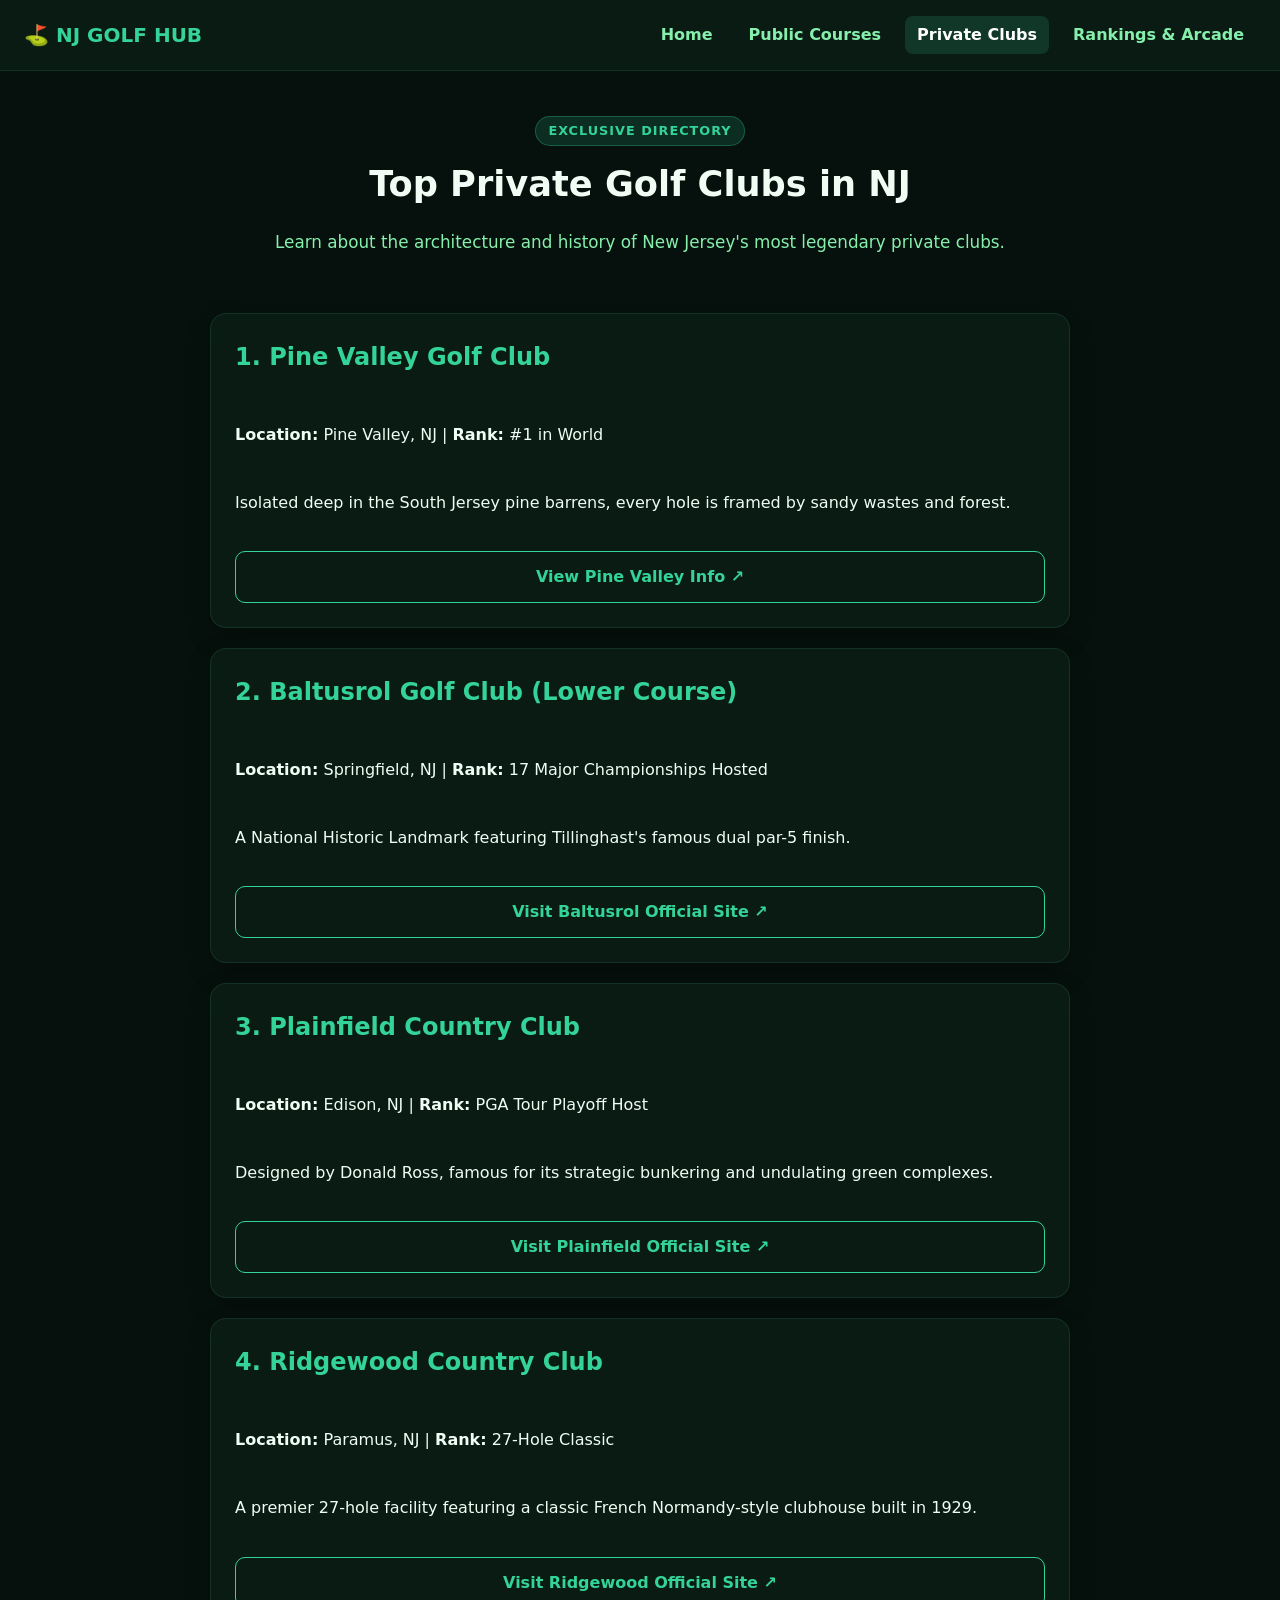
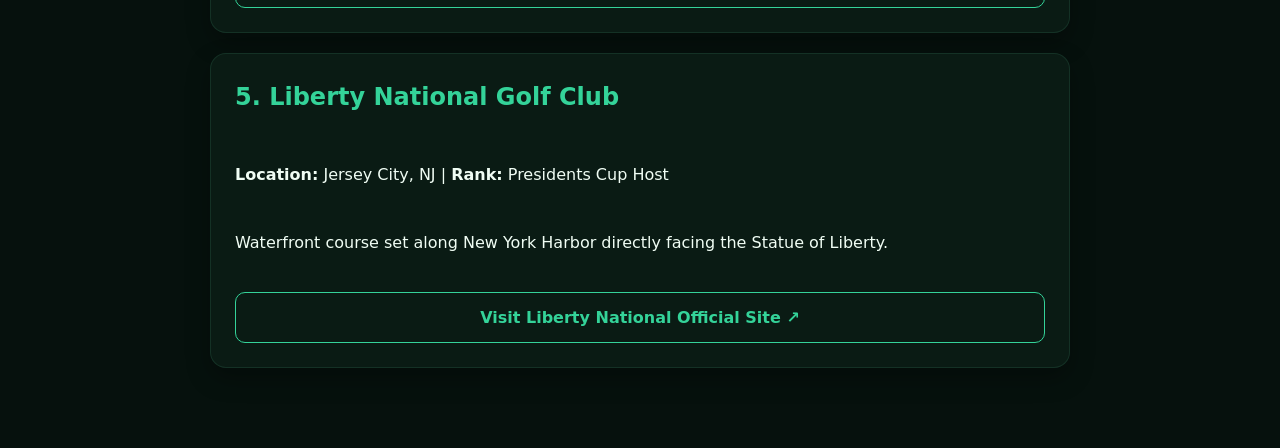
==== private-courses.html @ 1887e72c "Create private-courses.html" ====
<!DOCTYPE html>
<html lang="en">
<head>
  <meta charset="UTF-8">
  <meta name="viewport" content="width=device-width, initial-scale=1.0">
  <title>NJ Golf Hub | Private Clubs</title>
  <link rel="stylesheet" href="styles.css">
</head>
<body>

  <nav class="navbar">
    <div class="nav-logo">⛳ NJ GOLF HUB</div>
    <div class="nav-links">
      <a href="index.html">Home</a>
      <a href="public-courses.html">Public Courses</a>
      <a href="private-courses.html" class="active">Private Clubs</a>
      <a href="rankings.html">Rankings & Arcade</a>
    </div>
  </nav>

  <main class="container">
    <header class="hero">
      <div class="hero-badge">EXCLUSIVE DIRECTORY</div>
      <h1>Top Private Golf Clubs in NJ</h1>
      <p>Learn about the architecture and history of New Jersey's most legendary private clubs.</p>
    </header>

    <!-- Club 1 -->
    <div class="card course-card">
      <h2>1. Pine Valley Golf Club</h2>
      <p><strong>Location:</strong> Pine Valley, NJ | <strong>Rank:</strong> #1 in World</p>
      <p>Isolated deep in the South Jersey pine barrens, every hole is framed by sandy wastes and forest.</p>
      <a href="https://www.top100golfcourses.com/golf-course/pine-valley" target="_blank" rel="noopener noreferrer" class="action-btn outline-btn">View Pine Valley Info ↗</a>
    </div>

    <!-- Club 2 -->
    <div class="card course-card">
      <h2>2. Baltusrol Golf Club (Lower Course)</h2>
      <p><strong>Location:</strong> Springfield, NJ | <strong>Rank:</strong> 17 Major Championships Hosted</p>
      <p>A National Historic Landmark featuring Tillinghast's famous dual par-5 finish.</p>
      <a href="https://www.baltusrol.org/" target="_blank" rel="noopener noreferrer" class="action-btn outline-btn">Visit Baltusrol Official Site ↗</a>
    </div>

    <!-- Club 3 -->
    <div class="card course-card">
      <h2>3. Plainfield Country Club</h2>
      <p><strong>Location:</strong> Edison, NJ | <strong>Rank:</strong> PGA Tour Playoff Host</p>
      <p>Designed by Donald Ross, famous for its strategic bunkering and undulating green complexes.</p>
      <a href="https://www.plainfieldcc.com/" target="_blank" rel="noopener noreferrer" class="action-btn outline-btn">Visit Plainfield Official Site ↗</a>
    </div>

    <!-- Club 4 -->
    <div class="card course-card">
      <h2>4. Ridgewood Country Club</h2>
      <p><strong>Location:</strong> Paramus, NJ | <strong>Rank:</strong> 27-Hole Classic</p>
      <p>A premier 27-hole facility featuring a classic French Normandy-style clubhouse built in 1929.</p>
      <a href="https://www.ridgewoodcc.org/" target="_blank" rel="noopener noreferrer" class="action-btn outline-btn">Visit Ridgewood Official Site ↗</a>
    </div>

    <!-- Club 5 -->
    <div class="card course-card">
      <h2>5. Liberty National Golf Club</h2>
      <p><strong>Location:</strong> Jersey City, NJ | <strong>Rank:</strong> Presidents Cup Host</p>
      <p>Waterfront course set along New York Harbor directly facing the Statue of Liberty.</p>
      <a href="https://www.libertynationalgc.com/" target="_blank" rel="noopener noreferrer" class="action-btn outline-btn">Visit Liberty National Official Site ↗</a>
    </div>
  </main>

  <script src="script.js"></script>
</body>
</html>
---- styles.css ----
/* =========================================
   NJ GOLF HUB - CLEAN EMERALD THEME
   ========================================= */

:root {
  --bg-dark: #06110d;
  --bg-card: rgba(12, 29, 22, 0.9);
  --border-color: rgba(22, 51, 39, 0.9);
  --accent-neon: #34d399;
  --accent-green: #10b981;
  --text-main: #f0fdf4;
  --text-muted: #86efac;
  --font-family: 'Inter', system-ui, -apple-system, sans-serif;
}

* {
  box-sizing: border-box;
}

body {
  background-color: var(--bg-dark);
  color: var(--text-main);
  font-family: var(--font-family);
  margin: 0;
  padding-bottom: 80px;
  line-height: 1.6;
}

/* Navigation */
.navbar {
  background: var(--bg-card);
  backdrop-filter: blur(10px);
  border-bottom: 1px solid var(--border-color);
  padding: 16px 24px;
  display: flex;
  justify-content: space-between;
  align-items: center;
  position: sticky;
  top: 0;
  z-index: 100;
}

.nav-logo {
  font-size: 1.25rem;
  font-weight: 900;
  color: var(--accent-neon);
}

.nav-links {
  list-style: none;
  display: flex;
  gap: 12px;
  margin: 0;
  padding: 0;
}

.nav-links a {
  color: var(--text-muted);
  text-decoration: none;
  font-weight: 600;
  padding: 6px 12px;
  border-radius: 8px;
  transition: all 0.2s;
}

.nav-links a:hover,
.nav-links a.active {
  color: #ffffff;
  background: rgba(52, 211, 153, 0.15);
}

/* Layout */
.container {
  max-width: 900px;
  margin: 25px auto 0;
  padding: 0 20px;
}

.hero {
  text-align: center;
  padding: 20px 0;
}

.hero-badge {
  display: inline-block;
  background: rgba(52, 211, 153, 0.15);
  color: var(--accent-neon);
  font-size: 0.8rem;
  font-weight: 700;
  letter-spacing: 1px;
  padding: 4px 12px;
  border-radius: 20px;
  border: 1px solid rgba(52, 211, 153, 0.3);
  margin-bottom: 10px;
}

h1 { font-size: 2.2rem; margin: 0 0 10px 0; }
.hero p { color: var(--text-muted); font-size: 1.05rem; }

/* Cards & Course List */
.card {
  background: var(--bg-card);
  border: 1px solid var(--border-color);
  border-radius: 16px;
  padding: 24px;
  margin-top: 20px;
  box-shadow: 0 10px 25px rgba(0,0,0,0.3);
}

.course-card {
  display: flex;
  flex-direction: column;
  gap: 10px;
}

h2 { color: var(--accent-neon); margin-top: 0; }

/* Course Header SVG Art (100% Reliable Graphics) */
.course-banner {
  height: 160px;
  border-radius: 12px;
  overflow: hidden;
  position: relative;
  border: 1px solid var(--border-color);
}

.course-banner svg {
  width: 100%;
  height: 100%;
  display: block;
}

.tag {
  position: absolute;
  bottom: 10px;
  left: 10px;
  background: rgba(6, 17, 13, 0.85);
  color: #ffffff;
  padding: 4px 10px;
  border-radius: 6px;
  font-size: 0.8rem;
  font-weight: 700;
}

/* Buttons & Controls */
.action-btn {
  display: inline-block;
  padding: 12px 20px;
  border-radius: 10px;
  font-weight: 700;
  text-decoration: none;
  text-align: center;
  cursor: pointer;
  border: none;
  transition: transform 0.2s;
  margin-top: 10px;
}

.glow-btn {
  background: linear-gradient(135deg, #059669, #10b981);
  color: #ffffff;
}

.outline-btn {
  background: transparent;
  color: var(--accent-neon);
  border: 1px solid var(--accent-neon);
}

.action-btn:hover {
  transform: translateY(-2px);
}

.modern-input {
  background: rgba(0, 0, 0, 0.4);
  border: 1px solid var(--border-color);
  color: #ffffff;
  padding: 10px 14px;
  border-radius: 8px;
  width: 100%;
  max-width: 320px;
  outline: none;
}

.status-box {
  background: rgba(0, 0, 0, 0.3);
  border-left: 4px solid var(--accent-neon);
  padding: 12px;
  border-radius: 6px;
  color: var(--accent-neon);
  font-weight: 600;
  margin-top: 12px;
}

.grid-2col {
  display: grid;
  grid-template-columns: 1fr 1fr;
  gap: 20px;
}

@media (max-width: 768px) {
  .grid-2col { grid-template-columns: 1fr; }
  .navbar { flex-direction: column; gap: 10px; }
}

/* Arcade Canvas */
.canvas-container {
  display: flex;
  justify-content: center;
  margin-top: 15px;
}

canvas {
  background-color: #022c22;
  border: 2px solid var(--border-color);
  border-radius: 12px;
  max-width: 100%;
}
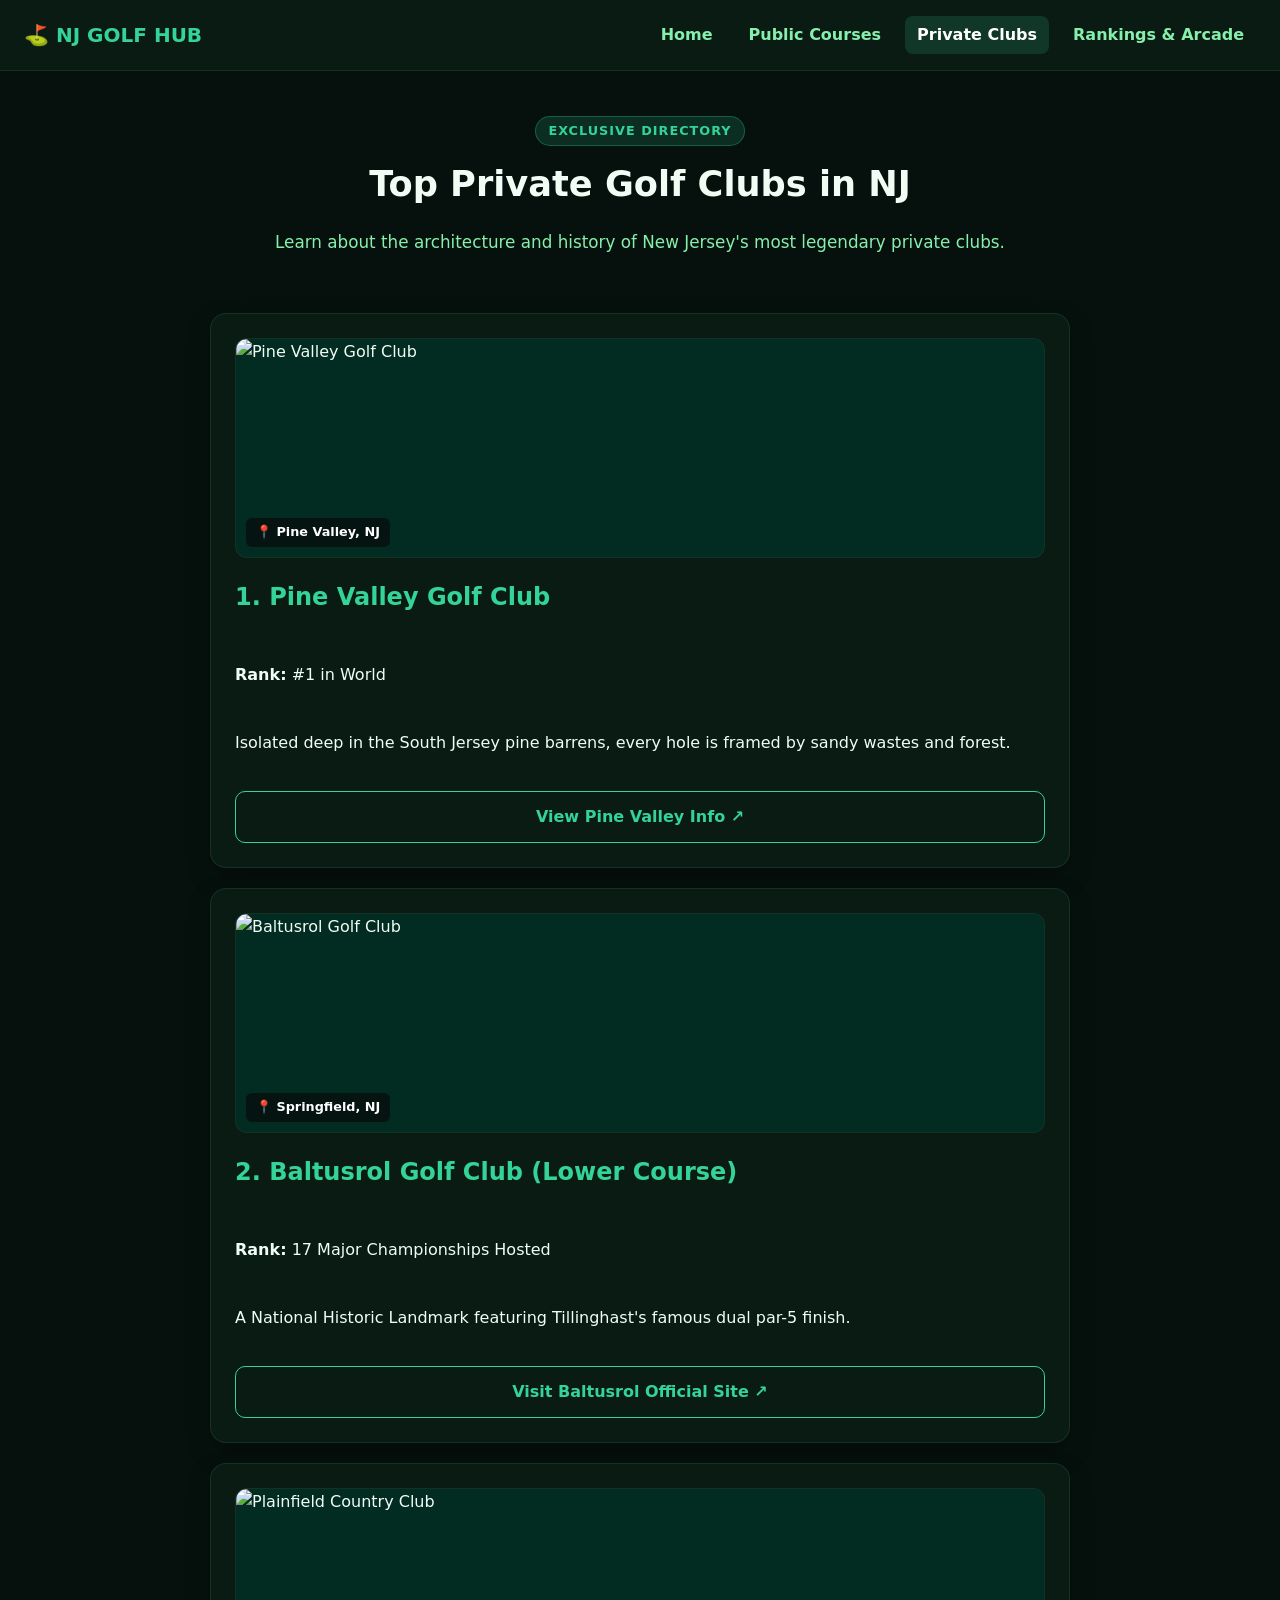
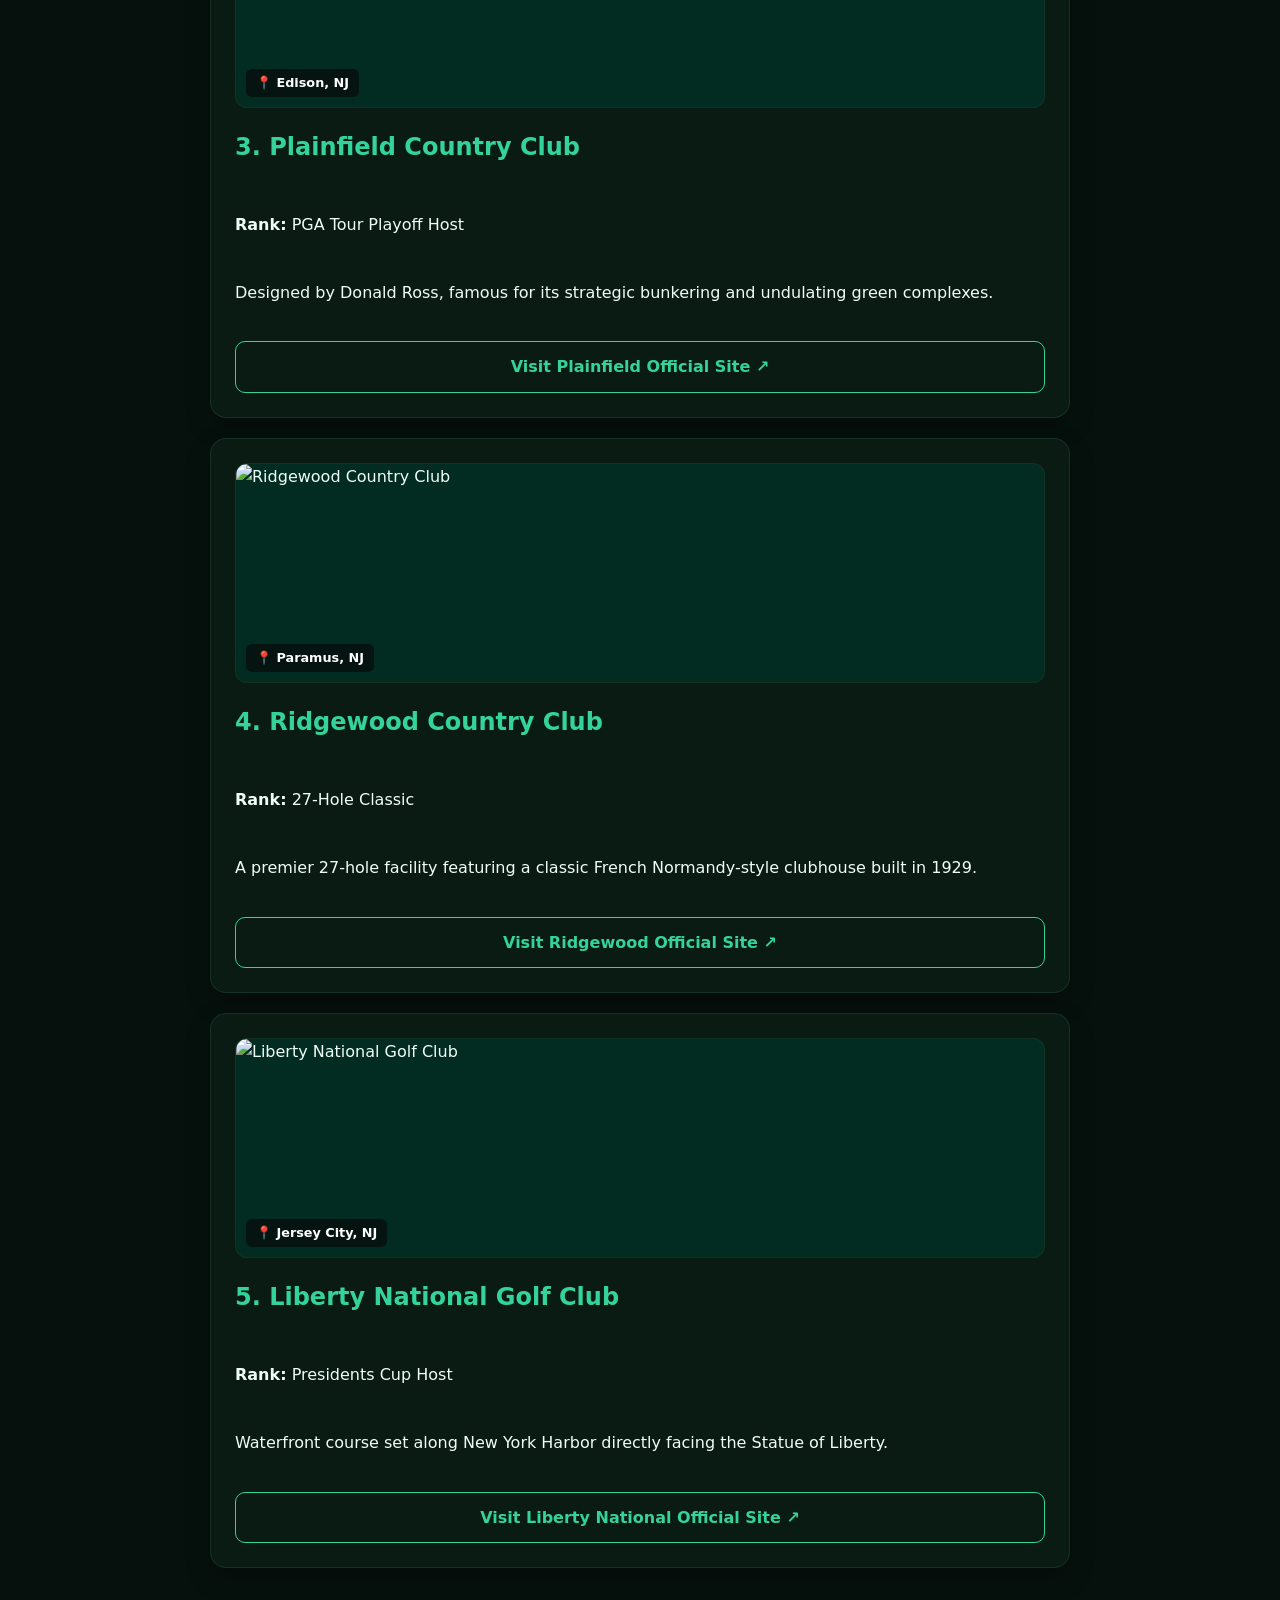
==== commit 4b763610: "Update private-courses.html" ====
--- a/private-courses.html
+++ b/private-courses.html
@@ -27,40 +27,60 @@
 
     <!-- Club 1 -->
     <div class="card course-card">
+      <div class="course-image-container">
+        <img src="https://images.unsplash.com/photo-1587174486073-ae5e5cff23aa?w=800&auto=format&fit=crop" onerror="handleImageError(this)" alt="Pine Valley Golf Club" class="course-image">
+        <div class="tag">📍 Pine Valley, NJ</div>
+      </div>
       <h2>1. Pine Valley Golf Club</h2>
-      <p><strong>Location:</strong> Pine Valley, NJ | <strong>Rank:</strong> #1 in World</p>
+      <p><strong>Rank:</strong> #1 in World</p>
       <p>Isolated deep in the South Jersey pine barrens, every hole is framed by sandy wastes and forest.</p>
       <a href="https://www.top100golfcourses.com/golf-course/pine-valley" target="_blank" rel="noopener noreferrer" class="action-btn outline-btn">View Pine Valley Info ↗</a>
     </div>
 
     <!-- Club 2 -->
     <div class="card course-card">
+      <div class="course-image-container">
+        <img src="https://images.unsplash.com/photo-1600585154340-be6161a56a0c?w=800&auto=format&fit=crop" onerror="handleImageError(this)" alt="Baltusrol Golf Club" class="course-image">
+        <div class="tag">📍 Springfield, NJ</div>
+      </div>
       <h2>2. Baltusrol Golf Club (Lower Course)</h2>
-      <p><strong>Location:</strong> Springfield, NJ | <strong>Rank:</strong> 17 Major Championships Hosted</p>
+      <p><strong>Rank:</strong> 17 Major Championships Hosted</p>
       <p>A National Historic Landmark featuring Tillinghast's famous dual par-5 finish.</p>
       <a href="https://www.baltusrol.org/" target="_blank" rel="noopener noreferrer" class="action-btn outline-btn">Visit Baltusrol Official Site ↗</a>
     </div>
 
     <!-- Club 3 -->
     <div class="card course-card">
+      <div class="course-image-container">
+        <img src="https://images.unsplash.com/photo-1535131749006-b7f58c99034b?w=800&auto=format&fit=crop" onerror="handleImageError(this)" alt="Plainfield Country Club" class="course-image">
+        <div class="tag">📍 Edison, NJ</div>
+      </div>
       <h2>3. Plainfield Country Club</h2>
-      <p><strong>Location:</strong> Edison, NJ | <strong>Rank:</strong> PGA Tour Playoff Host</p>
+      <p><strong>Rank:</strong> PGA Tour Playoff Host</p>
       <p>Designed by Donald Ross, famous for its strategic bunkering and undulating green complexes.</p>
       <a href="https://www.plainfieldcc.com/" target="_blank" rel="noopener noreferrer" class="action-btn outline-btn">Visit Plainfield Official Site ↗</a>
     </div>
 
     <!-- Club 4 -->
     <div class="card course-card">
+      <div class="course-image-container">
+        <img src="https://images.unsplash.com/photo-1592919505780-303950717480?w=800&auto=format&fit=crop" onerror="handleImageError(this)" alt="Ridgewood Country Club" class="course-image">
+        <div class="tag">📍 Paramus, NJ</div>
+      </div>
       <h2>4. Ridgewood Country Club</h2>
-      <p><strong>Location:</strong> Paramus, NJ | <strong>Rank:</strong> 27-Hole Classic</p>
+      <p><strong>Rank:</strong> 27-Hole Classic</p>
       <p>A premier 27-hole facility featuring a classic French Normandy-style clubhouse built in 1929.</p>
       <a href="https://www.ridgewoodcc.org/" target="_blank" rel="noopener noreferrer" class="action-btn outline-btn">Visit Ridgewood Official Site ↗</a>
     </div>
 
     <!-- Club 5 -->
     <div class="card course-card">
+      <div class="course-image-container">
+        <img src="https://images.unsplash.com/photo-1593111774601-dfbce72a500f?w=800&auto=format&fit=crop" onerror="handleImageError(this)" alt="Liberty National Golf Club" class="course-image">
+        <div class="tag">📍 Jersey City, NJ</div>
+      </div>
       <h2>5. Liberty National Golf Club</h2>
-      <p><strong>Location:</strong> Jersey City, NJ | <strong>Rank:</strong> Presidents Cup Host</p>
+      <p><strong>Rank:</strong> Presidents Cup Host</p>
       <p>Waterfront course set along New York Harbor directly facing the Statue of Liberty.</p>
       <a href="https://www.libertynationalgc.com/" target="_blank" rel="noopener noreferrer" class="action-btn outline-btn">Visit Liberty National Official Site ↗</a>
     </div>
--- a/styles.css
+++ b/styles.css
@@ -115,18 +115,22 @@
 
 h2 { color: var(--accent-neon); margin-top: 0; }
 
-/* Course Header SVG Art (100% Reliable Graphics) */
-.course-banner {
-  height: 160px;
+/* Photography Containers */
+.course-image-container {
+  width: 100%;
+  height: 220px;
   border-radius: 12px;
   overflow: hidden;
   position: relative;
+  margin-bottom: 10px;
+  background-color: #022c22;
   border: 1px solid var(--border-color);
 }
 
-.course-banner svg {
+.course-image {
   width: 100%;
   height: 100%;
+  object-fit: cover;
   display: block;
 }
 
@@ -135,6 +139,7 @@
   bottom: 10px;
   left: 10px;
   background: rgba(6, 17, 13, 0.85);
+  backdrop-filter: blur(8px);
   color: #ffffff;
   padding: 4px 10px;
   border-radius: 6px;
@@ -212,7 +217,4 @@
 
 canvas {
   background-color: #022c22;
-  border: 2px solid var(--border-color);
-  border-radius: 12px;
-  max-width: 100%;
-}
+  border: 2px
